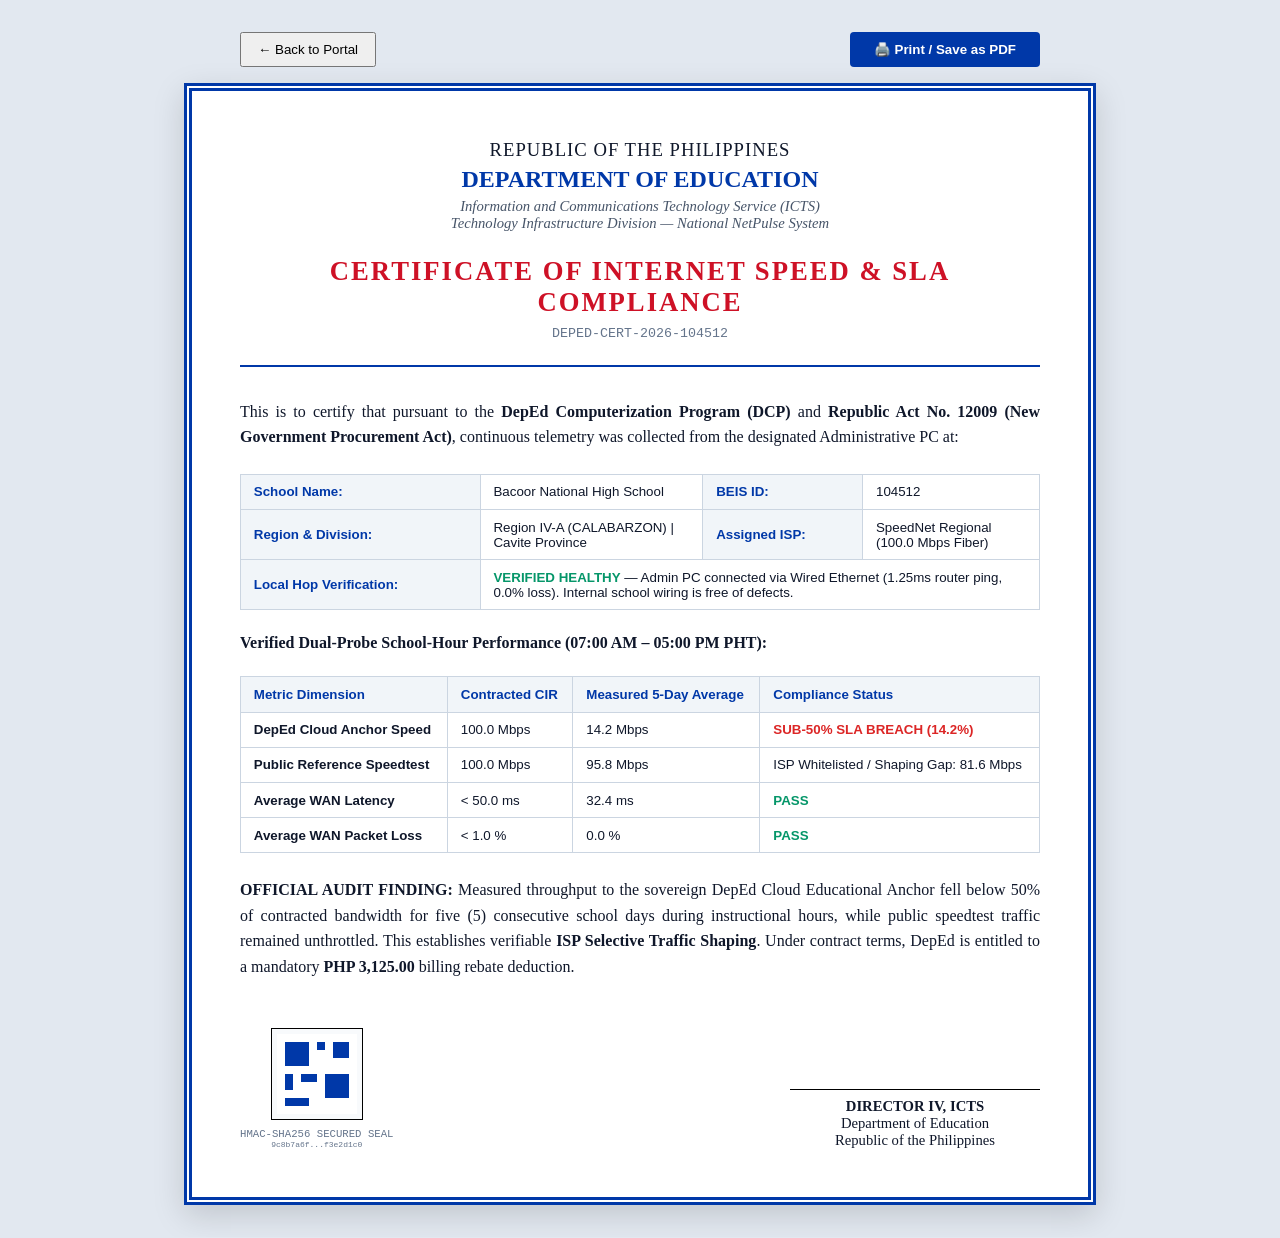
==== nw-speed-tracker/demo-app/static/certificate.html @ f61893be "feat(prototype): add full-stack interactive prototype & demo app deployed to Cloud Run" ====
<!DOCTYPE html>
<html lang="en">
<head>
  <meta charset="UTF-8">
  <meta name="viewport" content="width=device-width, initial-scale=1.0">
  <title>DepEd ICTS - Official Speed Test & SLA Compliance Certificate</title>
  <style>
    body {
      font-family: 'Times New Roman', Times, serif;
      background: #E2E8F0;
      color: #0F172A;
      margin: 0;
      padding: 2rem;
    }
    .cert-container {
      max-width: 800px;
      margin: 0 auto;
      background: #FFFFFF;
      padding: 3rem;
      border: 8px double #0038A8;
      box-shadow: 0 10px 30px rgba(0,0,0,0.15);
      position: relative;
    }
    .header-block {
      text-align: center;
      border-bottom: 2px solid #0038A8;
      padding-bottom: 1.5rem;
      margin-bottom: 2rem;
    }
    .rep-title {
      font-size: 14pt;
      text-transform: uppercase;
      letter-spacing: 1px;
      margin: 0;
    }
    .dept-title {
      font-size: 18pt;
      font-weight: bold;
      color: #0038A8;
      margin: 0.3rem 0;
    }
    .sub-title {
      font-size: 11pt;
      font-style: italic;
      color: #475569;
      margin: 0;
    }
    .cert-heading {
      font-size: 20pt;
      font-weight: bold;
      letter-spacing: 2px;
      color: #CE1126;
      margin: 1.5rem 0 0.5rem 0;
      text-transform: uppercase;
    }
    .cert-id {
      font-family: monospace;
      font-size: 10pt;
      color: #64748B;
    }
    .cert-body {
      font-size: 12pt;
      line-height: 1.6;
      margin: 1.5rem 0;
      text-align: justify;
    }
    .metrics-table {
      width: 100%;
      border-collapse: collapse;
      margin: 1.5rem 0;
      font-family: sans-serif;
      font-size: 10pt;
    }
    .metrics-table th, .metrics-table td {
      border: 1px solid #CBD5E1;
      padding: 0.6rem 0.8rem;
      text-align: left;
    }
    .metrics-table th {
      background: #F1F5F9;
      color: #0038A8;
      font-weight: 600;
    }
    .badge-pass {
      color: #059669;
      font-weight: bold;
    }
    .badge-breach {
      color: #DC2626;
      font-weight: bold;
    }
    .footer-block {
      margin-top: 3rem;
      display: flex;
      justify-content: space-between;
      align-items: flex-end;
    }
    .signature-area {
      text-align: center;
      width: 250px;
      border-top: 1px solid #000;
      padding-top: 0.5rem;
      font-size: 11pt;
    }
    .qr-area {
      text-align: center;
      font-family: monospace;
      font-size: 8pt;
      color: #64748B;
    }
    .qr-box {
      width: 90px;
      height: 90px;
      margin: 0 auto 0.5rem auto;
      border: 1px solid #000;
      display: flex;
      align-items: center;
      justify-content: center;
      font-size: 9pt;
      background: #F8FAFC;
    }
    @media print {
      body { background: none; padding: 0; }
      .cert-container { box-shadow: none; border-width: 4px; }
      .no-print { display: none; }
    }
  </style>
</head>
<body>

  <div class="no-print" style="max-width: 800px; margin: 0 auto 1rem auto; display: flex; justify-content: space-between;">
    <button onclick="window.history.back()" style="padding: 0.5rem 1rem; cursor: pointer;">← Back to Portal</button>
    <button onclick="window.print()" style="background: #0038A8; color: #FFF; padding: 0.5rem 1.5rem; border: none; font-weight: bold; cursor: pointer; border-radius: 4px;">🖨️ Print / Save as PDF</button>
  </div>

  <div class="cert-container" id="certRoot">
    <div class="header-block">
      <p class="rep-title">Republic of the Philippines</p>
      <h1 class="dept-title">DEPARTMENT OF EDUCATION</h1>
      <p class="sub-title">Information and Communications Technology Service (ICTS)</p>
      <p class="sub-title">Technology Infrastructure Division — National NetPulse System</p>
      
      <div class="cert-heading">Certificate of Internet Speed & SLA Compliance</div>
      <div class="cert-id" id="certId">DEPED-CERT-2026-104512</div>
    </div>

    <div class="cert-body">
      This is to certify that pursuant to the <strong>DepEd Computerization Program (DCP)</strong> and 
      <strong>Republic Act No. 12009 (New Government Procurement Act)</strong>, continuous telemetry was collected 
      from the designated Administrative PC at:
    </div>

    <table class="metrics-table">
      <tr>
        <th width="30%">School Name:</th>
        <td id="schoolName">Bacoor National High School</td>
        <th width="20%">BEIS ID:</th>
        <td id="schoolId">104512</td>
      </tr>
      <tr>
        <th>Region & Division:</th>
        <td id="schoolRegionDivision">Region IV-A (CALABARZON) | Cavite Province</td>
        <th>Assigned ISP:</th>
        <td id="ispName">SpeedNet Regional (100.0 Mbps Fiber)</td>
      </tr>
      <tr>
        <th>Local Hop Verification:</th>
        <td colspan="3" id="localHopText">
          <span class="badge-pass">VERIFIED HEALTHY</span> — Admin PC connected via Wired Ethernet (1.25ms router ping, 0.0% loss). Internal school wiring is free of defects.
        </td>
      </tr>
    </table>

    <p style="font-weight: bold; margin-bottom: 0.5rem;">Verified Dual-Probe School-Hour Performance (07:00 AM – 05:00 PM PHT):</p>
    <table class="metrics-table">
      <thead>
        <tr>
          <th>Metric Dimension</th>
          <th>Contracted CIR</th>
          <th>Measured 5-Day Average</th>
          <th>Compliance Status</th>
        </tr>
      </thead>
      <tbody>
        <tr>
          <td><strong>DepEd Cloud Anchor Speed</strong></td>
          <td id="contractedSpeed">100.0 Mbps</td>
          <td id="measuredSpeed">14.2 Mbps</td>
          <td id="speedStatus"><span class="badge-breach">SUB-50% SLA BREACH (14.2%)</span></td>
        </tr>
        <tr>
          <td><strong>Public Reference Speedtest</strong></td>
          <td>100.0 Mbps</td>
          <td id="publicSpeed">95.8 Mbps</td>
          <td><span>ISP Whitelisted / Shaping Gap: 81.6 Mbps</span></td>
        </tr>
        <tr>
          <td><strong>Average WAN Latency</strong></td>
          <td>&lt; 50.0 ms</td>
          <td id="avgPing">32.4 ms</td>
          <td><span class="badge-pass">PASS</span></td>
        </tr>
        <tr>
          <td><strong>Average WAN Packet Loss</strong></td>
          <td>&lt; 1.0 %</td>
          <td id="avgLoss">0.0 %</td>
          <td><span class="badge-pass">PASS</span></td>
        </tr>
      </tbody>
    </table>

    <div class="cert-body" id="verdictText">
      <strong>OFFICIAL AUDIT FINDING:</strong> Measured throughput to the sovereign DepEd Cloud Educational Anchor 
      fell below 50% of contracted bandwidth for five (5) consecutive school days during instructional hours, while public speedtest 
      traffic remained unthrottled. This establishes verifiable <strong>ISP Selective Traffic Shaping</strong>. 
      Under contract terms, DepEd is entitled to a mandatory <strong>PHP 3,125.00</strong> billing rebate deduction.
    </div>

    <div class="footer-block">
      <div class="qr-area">
        <div class="qr-box">
          <svg viewBox="0 0 100 100" width="80" height="80">
            <rect width="100" height="100" fill="#FFF"/>
            <path d="M10 10h30v30h-30zM50 10h10v10h-10zM70 10h20v20h-20zM10 50h10v20h-10zM30 50h20v10h-20zM10 80h30v10h-30zM60 50h30v30h-30z" fill="#0038A8"/>
          </svg>
        </div>
        <div>HMAC-SHA256 SECURED SEAL</div>
        <div id="certHash" style="font-size: 6pt; word-break: break-all;">9c8b7a6f...f3e2d1c0</div>
      </div>

      <div class="signature-area">
        <strong>DIRECTOR IV, ICTS</strong><br>
        Department of Education<br>
        Republic of the Philippines
      </div>
    </div>
  </div>

  <script>
    const params = new URLSearchParams(window.location.search);
    const schoolId = params.get('school_id') || '104512';

    fetch(`/api/v1/schools/${schoolId}/certificate`)
      .then(res => res.json())
      .then(cert => {
        document.getElementById('certId').innerText = cert.certificate_id;
        document.getElementById('schoolName').innerText = cert.school_name;
        document.getElementById('schoolId').innerText = cert.school_id;
        document.getElementById('schoolRegionDivision').innerText = `${cert.region_name} | ${cert.division_name}`;
        document.getElementById('ispName').innerText = `${cert.isp_name} (${cert.contracted_cir_mbps} Mbps)`;
        document.getElementById('contractedSpeed').innerText = `${cert.contracted_cir_mbps} Mbps`;
        document.getElementById('measuredSpeed').innerText = `${cert.measured_5day_avg_speed_mbps} Mbps`;
        document.getElementById('avgPing').innerText = `${cert.measured_5day_avg_ping_ms} ms`;
        document.getElementById('avgLoss').innerText = `${cert.measured_5day_avg_loss_pct} %`;
        document.getElementById('certHash').innerText = cert.hmac_sha256_seal;
        
        if (cert.compliance_status === 'COMPLIANT') {
          document.getElementById('speedStatus').innerHTML = '<span class="badge-pass">COMPLIANT (100%)</span>';
          document.getElementById('verdictText').innerHTML = `<strong>OFFICIAL AUDIT FINDING:</strong> School network meets all contracted Service Level Agreements with an average school-hour delivery of ${cert.measured_5day_avg_speed_mbps} Mbps. Full monthly disbursement is authorized under RA 12009.`;
        }
      })
      .catch(err => console.error("Error loading certificate:", err));
  </script>
</body>
</html>
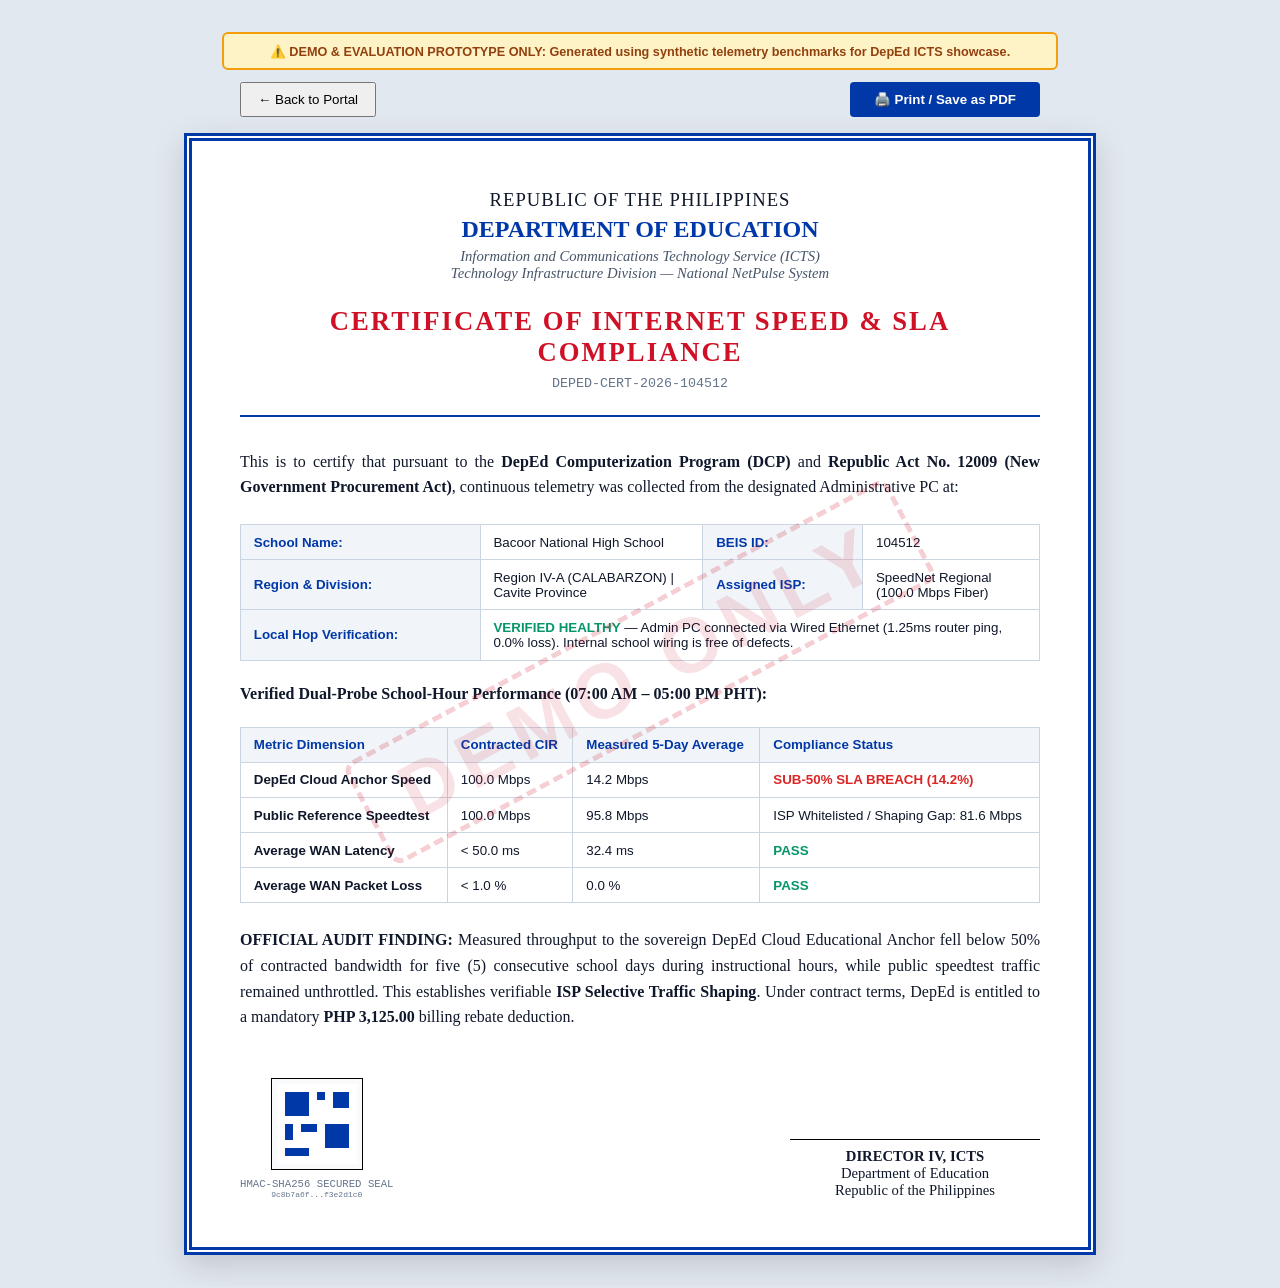
==== commit 9957bae6: "feat(ui): convert demo app to DepEd light mode with official colors and demo disclaimer" ====
--- a/nw-speed-tracker/demo-app/static/certificate.html
+++ b/nw-speed-tracker/demo-app/static/certificate.html
@@ -20,6 +20,25 @@
       border: 8px double #0038A8;
       box-shadow: 0 10px 30px rgba(0,0,0,0.15);
       position: relative;
+      overflow: hidden;
+    }
+    .watermark {
+      position: absolute;
+      top: 48%;
+      left: 50%;
+      transform: translate(-50%, -50%) rotate(-28deg);
+      font-size: 58pt;
+      font-weight: 900;
+      color: rgba(206, 17, 38, 0.12);
+      text-transform: uppercase;
+      letter-spacing: 8px;
+      pointer-events: none;
+      border: 5px dashed rgba(206, 17, 38, 0.2);
+      padding: 8px 36px;
+      border-radius: 12px;
+      white-space: nowrap;
+      font-family: sans-serif;
+      z-index: 10;
     }
     .header-block {
       text-align: center;
@@ -128,12 +147,17 @@
 </head>
 <body>
 
+  <div class="no-print" style="max-width: 800px; margin: 0 auto 0.75rem auto; background: #FEF3C7; border: 2px solid #F59E0B; color: #92400E; padding: 0.6rem 1rem; border-radius: 6px; font-family: sans-serif; font-size: 9.5pt; text-align: center; font-weight: 600;">
+    ⚠️ DEMO & EVALUATION PROTOTYPE ONLY: Generated using synthetic telemetry benchmarks for DepEd ICTS showcase.
+  </div>
+
   <div class="no-print" style="max-width: 800px; margin: 0 auto 1rem auto; display: flex; justify-content: space-between;">
     <button onclick="window.history.back()" style="padding: 0.5rem 1rem; cursor: pointer;">← Back to Portal</button>
     <button onclick="window.print()" style="background: #0038A8; color: #FFF; padding: 0.5rem 1.5rem; border: none; font-weight: bold; cursor: pointer; border-radius: 4px;">🖨️ Print / Save as PDF</button>
   </div>
 
   <div class="cert-container" id="certRoot">
+    <div class="watermark">DEMO ONLY</div>
     <div class="header-block">
       <p class="rep-title">Republic of the Philippines</p>
       <h1 class="dept-title">DEPARTMENT OF EDUCATION</h1>
